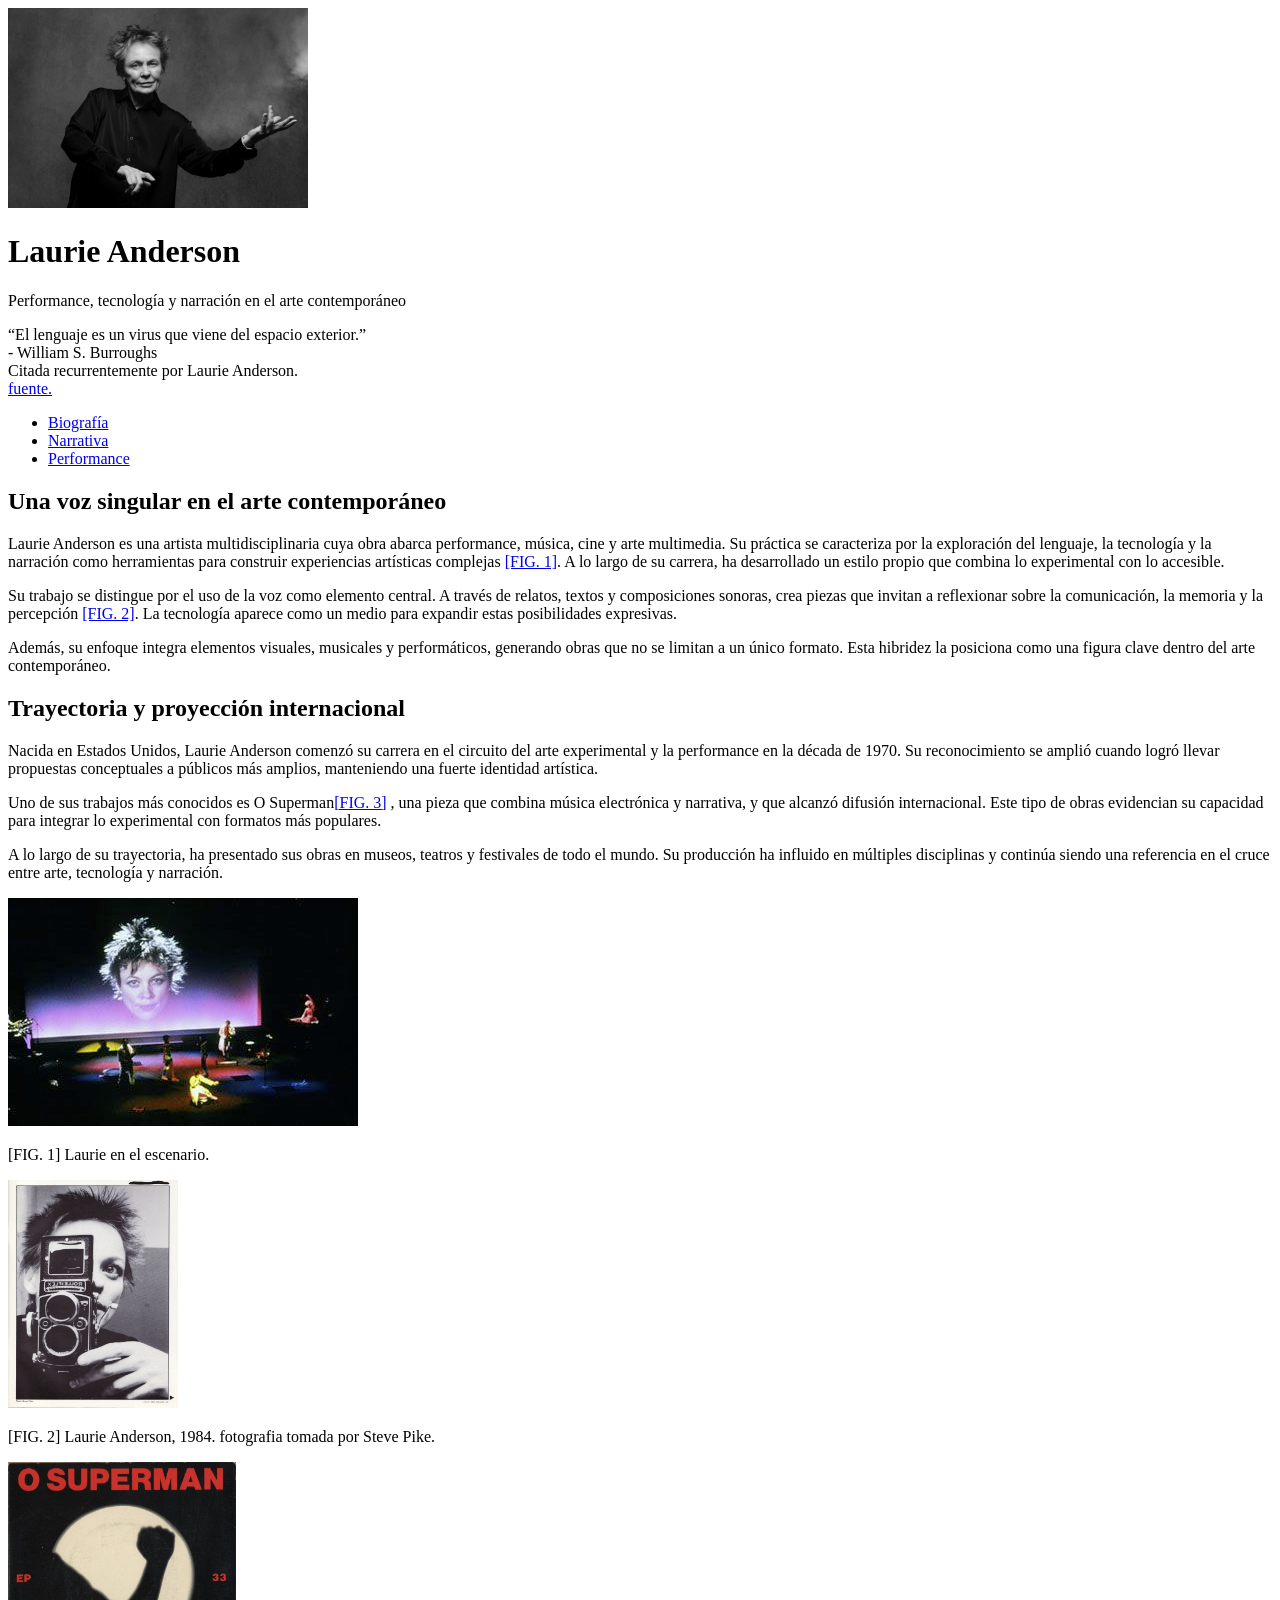
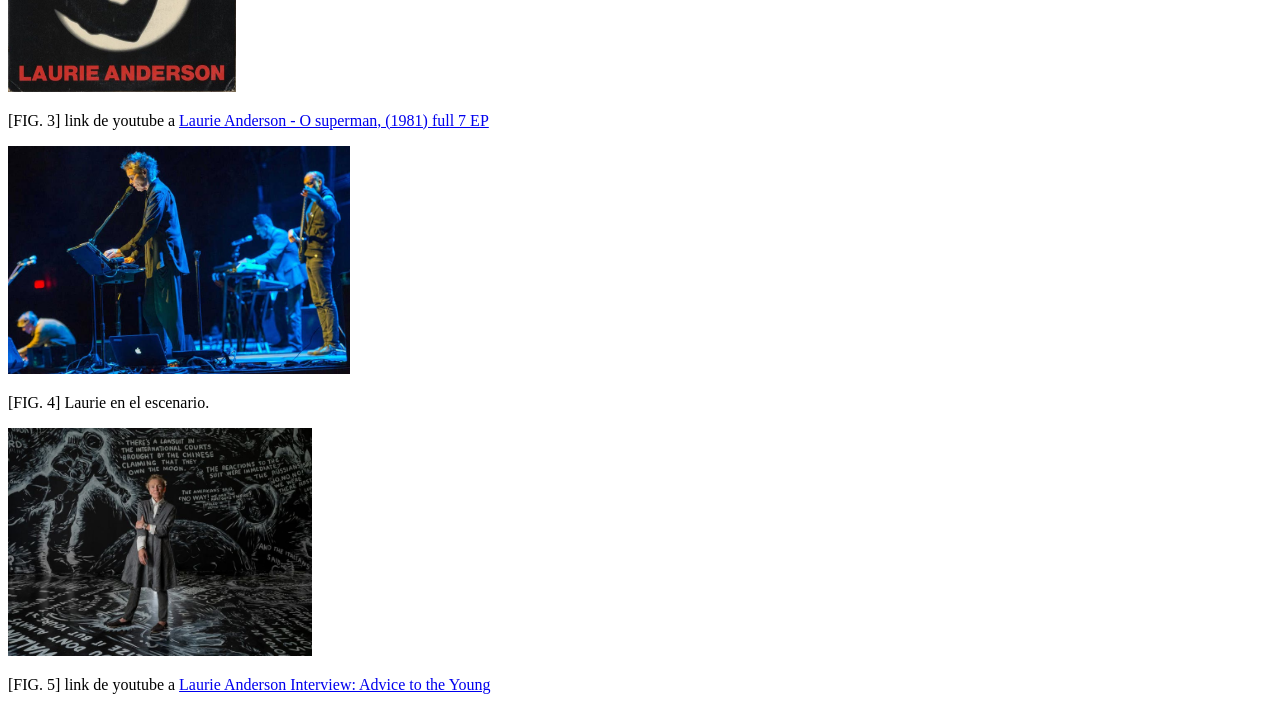
==== primer parcial/index.html @ 61338477 "Organización de los textos de Laurie Anderson" ====
<!DOCTYPE html>

<html>
<head>
  <meta http-equiv="CONTENT-TYPE" content="text/html; charset=UTF-8">
  <title>Laurie Anderson</title>
</head>
<body>

  <header>
      <img class="foto-principal" src="img/anderson-1.jpg" alt="Imagen de Laurie" height="200" width="300">
      <H1>Laurie Anderson</H1>
      <p>Performance, tecnología y narración en el arte contemporáneo</p>
    </header>
    
    <section class="titulo">
      <q>El lenguaje es un virus que viene del espacio exterior.</q>
      <br>- William S. Burroughs
      <br>Citada recurrentemente por Laurie Anderson.
      <br> <a href="https://www.goodreads.com/author/quotes/4462369.William_S_Burroughs#:~:text=Language%20is%20a%20virus%20from%20outer%20space" target="_blank">
      fuente.</a>
    </section>
    
    <nav>
      <ul>
        <li>
          <a href="index.html" target="_self">Biografía</a>
        </li>

          <li>
          <a href="narrativa.html" target="_self">Narrativa</a>
        </li>

          <li>
          <a href="performance.html" target="_self">Performance</a>
          </li>
      </ul>
    </nav>

    <main>
        <h2>Una voz singular en el arte contemporáneo</h2>
        <p>
          Laurie Anderson es una artista multidisciplinaria cuya obra abarca performance, música, cine y arte multimedia. 
          Su práctica se caracteriza por la exploración del lenguaje, la tecnología y la narración como herramientas para construir experiencias artísticas complejas 
          <a href="#fig1">[FIG. 1]</a>. 
          A lo largo de su carrera, ha desarrollado un estilo propio que combina lo experimental con lo accesible.
        </p>
    </main>

    <section>
        <p>
          Su trabajo se distingue por el uso de la voz como elemento central. 
         A través de relatos, textos y composiciones sonoras, crea piezas que invitan a reflexionar sobre la comunicación, la memoria y la percepción
          <a href="#fig2">[FIG. 2]</a>. 
          La tecnología aparece como un medio para expandir estas posibilidades expresivas.
        </p>
        <p>
          Además, su enfoque integra elementos visuales, musicales y performáticos, generando obras que no se limitan a un único formato. 
          Esta hibridez la posiciona como una figura clave dentro del arte contemporáneo.
        </p>
    </section>
    
    <article>
        <h2>Trayectoria y proyección internacional</h2>
        <p>
          Nacida en Estados Unidos, Laurie Anderson comenzó su carrera en el circuito del arte experimental y la performance en la década de 1970. 
          Su reconocimiento se amplió cuando logró llevar propuestas conceptuales a públicos más amplios, manteniendo una fuerte identidad artística.
        </p>
        <p>
          Uno de sus trabajos más conocidos es O Superman<a href="#fig3">[FIG. 3]</a>
          , una pieza que combina música electrónica y narrativa, y que alcanzó difusión internacional. 
          Este tipo de obras evidencian su capacidad para integrar lo experimental con formatos más populares.
        </p>
        <p>
          A lo largo de su trayectoria, ha presentado sus obras en museos, teatros y festivales de todo el mundo. 
          Su producción ha influido en múltiples disciplinas y continúa siendo una referencia en el cruce entre arte, tecnología y narración.
        </p>
    </article>
    
    <aside>

      <section>
        <img id="fig1" src="img/1000109879.jpg" alt="imagen de Laurie en el escenario" height="228" width="350">
        <p>[FIG. 1] Laurie en el escenario.</p>
      </section>
        
      <section>
        <img id="fig2" src="img/1000109864.jpg" alt="fotografia de Laurie" height="228" width="170">
        <p>[FIG. 2] Laurie Anderson, 1984. fotografia tomada por Steve Pike.</p>
      </section>
        
      <section>
        <img id="fig3" src="img/1000109868.jpg" alt="portada del disco O superman" height="230" width="228">
        <p>[FIG. 3] link de youtube a <a href="https://youtube.com/watch?v=u6ImFRdNG0A&si=qhs4lMYr_cDHVSjS" target="_blank">
        Laurie Anderson - O superman, (1981) full 7 EP</a></p>
      </section>

      <section>
        <img id="fig4" src="img/anderson-2.jpg" alt="imagen de Laurie en el escenario" height="228" width="342">
        <p>[FIG. 4] Laurie en el escenario.</p>
      </section>

      <section>
        <img id="fig5" src="img/1000109871.jpg" alt="imagen de laurie" height="228" width="304">
        <p>[FIG. 5] link de youtube a <a href="https://youtu.be/Vzt2p4XkKco" target="_blank">
        Laurie Anderson Interview: Advice to the Young</a></p>
      </section>

    </aside>

  </body>
</html>

<!--
https://fonts.google.com/specimen/Abel
-->
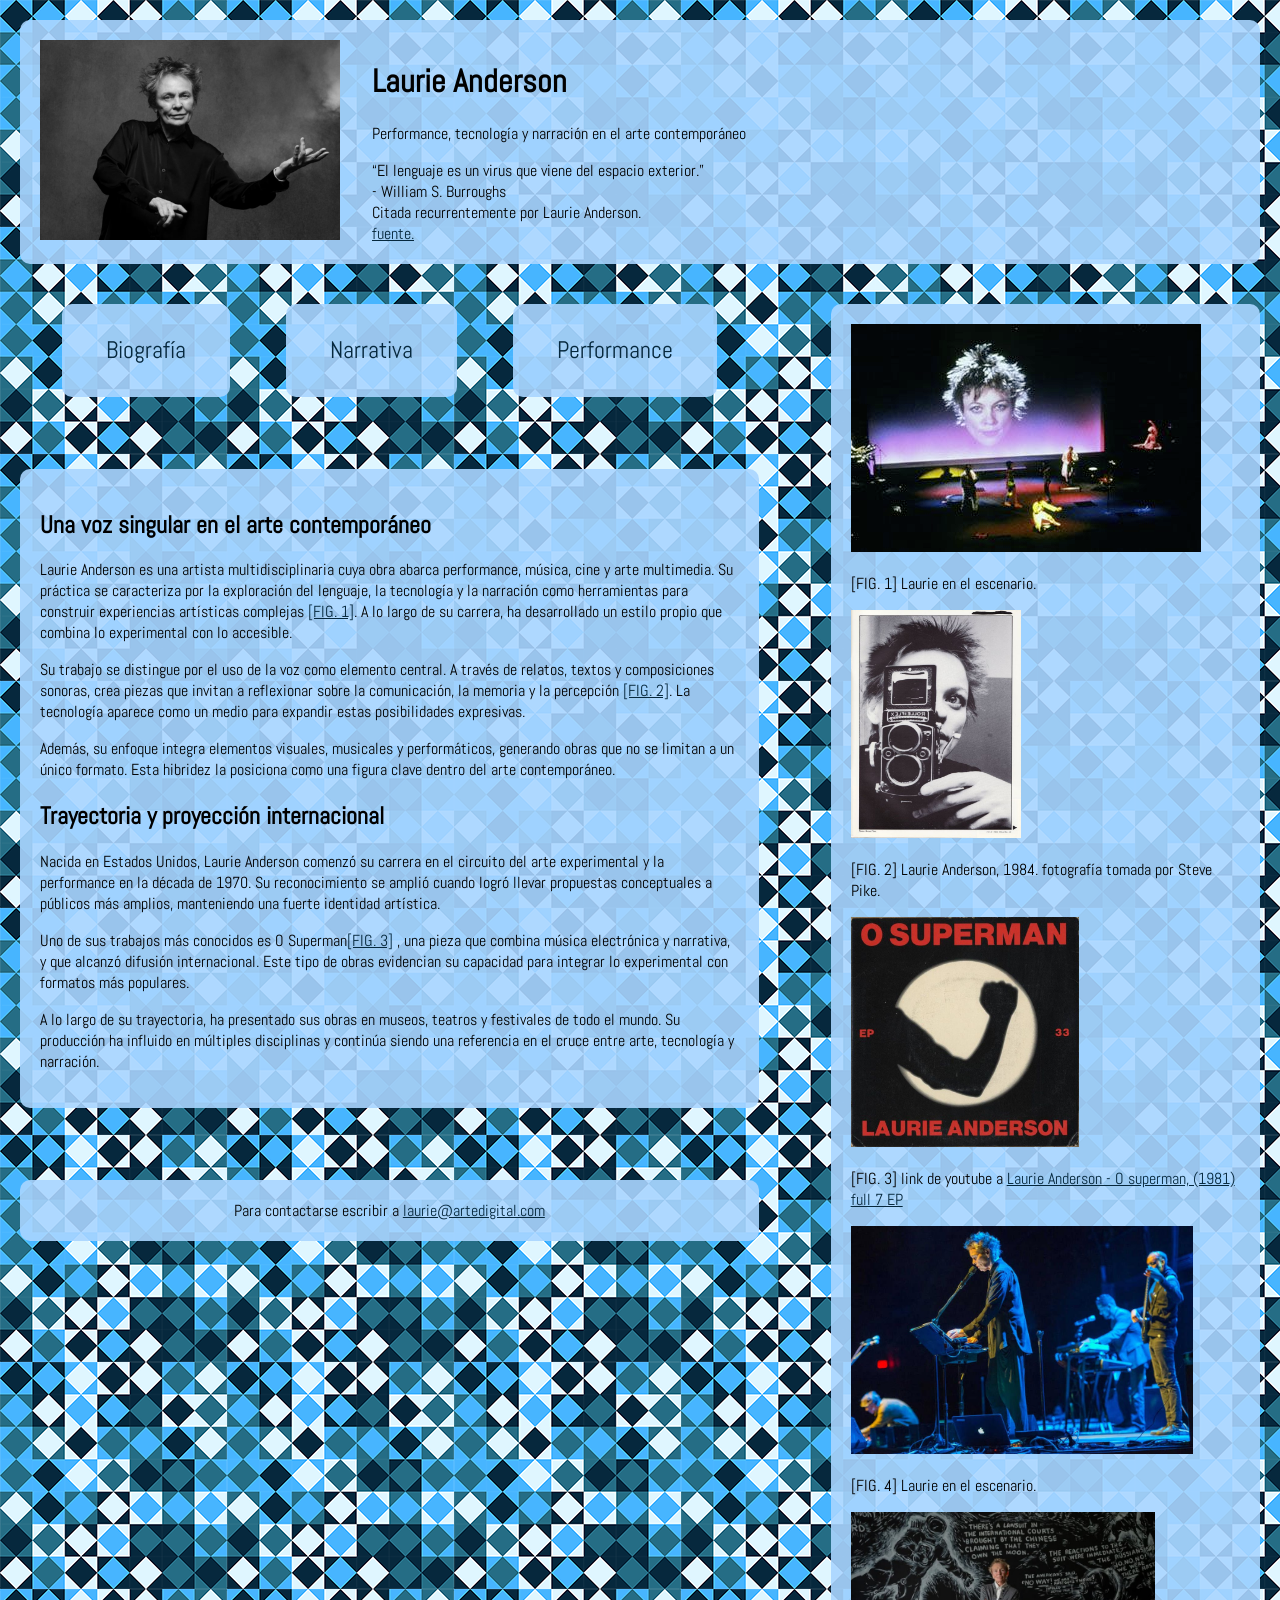
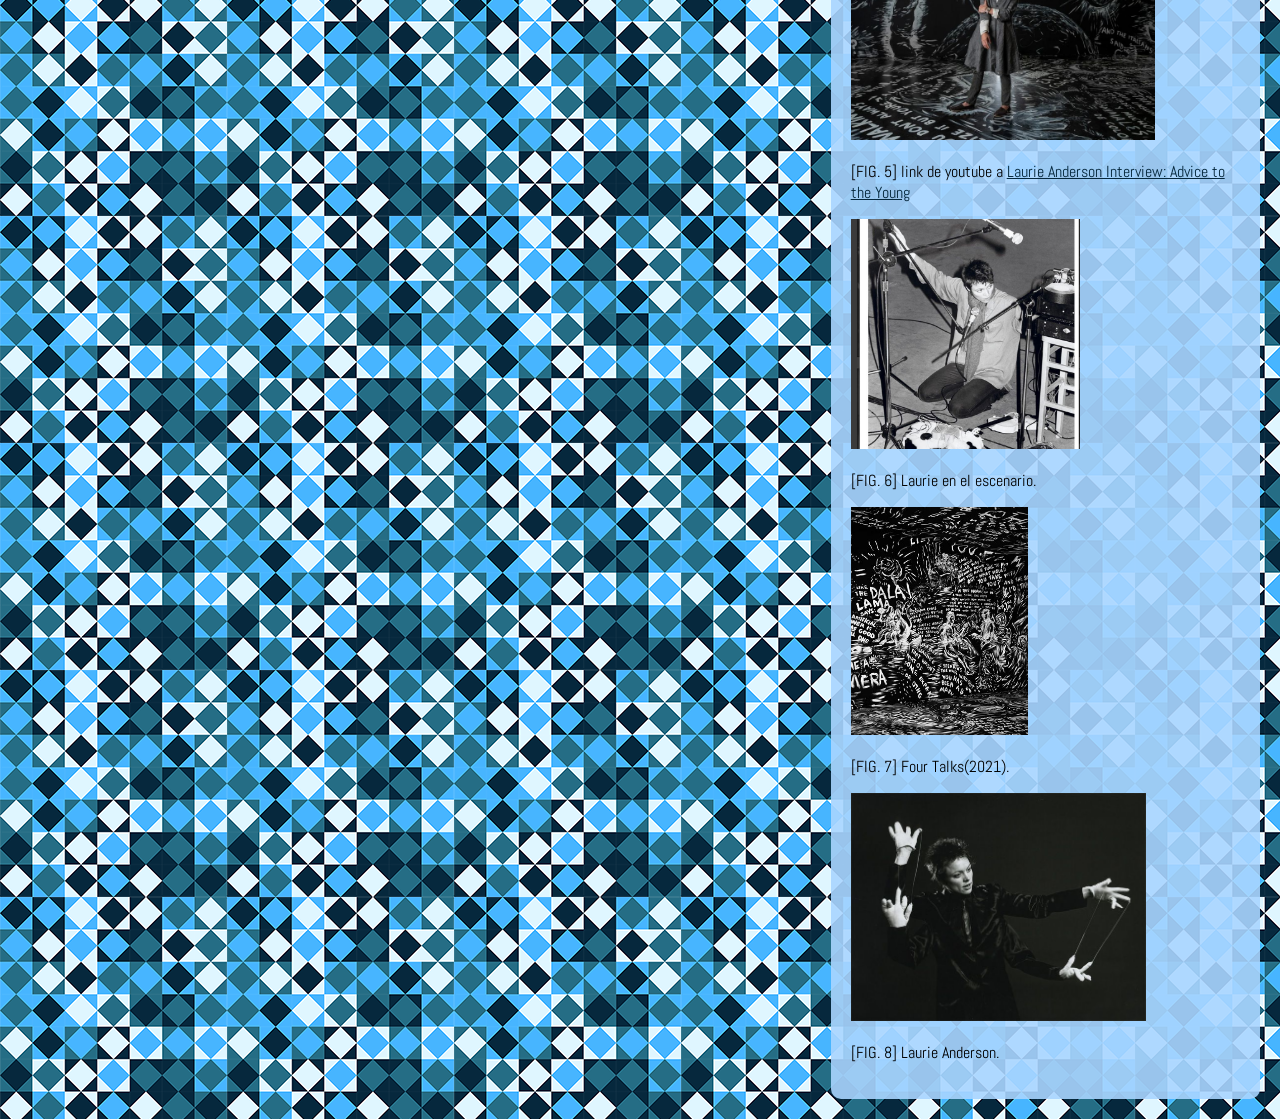
==== commit e96855a3: "Migración del proyecto de celular a PC + CSS" ====
--- a/primer parcial/index.html
+++ b/primer parcial/index.html
@@ -1,112 +1,150 @@
 <!DOCTYPE html>
+<html lang="es">
+  <head>
+    <meta charset="UTF-8">
+    <meta name="viewport" content="width=device-width, initial-scale=1.0"> <!--esto es para la vista desde un celular-->
+    <title>Laurie Anderson</title>
+        
+    <link rel="preconnect" href="https://fonts.googleapis.com">
+    <link rel="preconnect" href="https://fonts.gstatic.com" crossorigin>
+    <link href="https://fonts.googleapis.com/css2?family=Abel&display=swap" rel="stylesheet">
+    <link rel="stylesheet" href="css/estilo.css">
+  </head>
+  <body>
 
-<html>
-<head>
-  <meta http-equiv="CONTENT-TYPE" content="text/html; charset=UTF-8">
-  <title>Laurie Anderson</title>
-</head>
-<body>
+    <header>
+      <img class="foto-principal" src="img/anderson-1.jpg" alt="Imagen de Laurie" height="200" width="300">
+      
+      <div class="titulo">
+          <H1>Laurie Anderson</H1>
+          
+          <p>Performance, tecnología y narración en el arte contemporáneo</p>
 
-  <header>
-      <img class="foto-principal" src="img/anderson-1.jpg" alt="Imagen de Laurie" height="200" width="300">
-      <H1>Laurie Anderson</H1>
-      <p>Performance, tecnología y narración en el arte contemporáneo</p>
+          <section>
+          <q>El lenguaje es un virus que viene del espacio exterior.</q>
+          <br>- William S. Burroughs
+          <br>Citada recurrentemente por Laurie Anderson.
+          <br> <a href="https://www.goodreads.com/author/quotes/4462369.William_S_Burroughs#:~:text=Language%20is%20a%20virus%20from%20outer%20space" target="_blank">
+          fuente.</a>
+          </section>
+      </div>
     </header>
+  
+    <div class="layout">
+      <div class="left"> 
     
-    <section class="titulo">
-      <q>El lenguaje es un virus que viene del espacio exterior.</q>
-      <br>- William S. Burroughs
-      <br>Citada recurrentemente por Laurie Anderson.
-      <br> <a href="https://www.goodreads.com/author/quotes/4462369.William_S_Burroughs#:~:text=Language%20is%20a%20virus%20from%20outer%20space" target="_blank">
-      fuente.</a>
-    </section>
+        <nav>
+          <ul>
+            <li class="uno">
+              <a href="index.html" target="_self">Biografía</a>
+            </li>
+
+              <li class="dos">
+              <a href="narrativa.html" target="_self">Narrativa</a>
+            </li>
+
+              <li class="tres">
+              <a href="performance.html" target="_self">Performance</a>
+              </li>
+          </ul>
+        </nav>
+
+
+        <main>
+          <h2>Una voz singular en el arte contemporáneo</h2>
+          <p>
+            Laurie Anderson es una artista multidisciplinaria cuya obra abarca performance, música, cine y arte multimedia. 
+            Su práctica se caracteriza por la exploración del lenguaje, la tecnología y la narración como herramientas para construir experiencias artísticas complejas 
+            <a href="#fig1">[FIG. 1]</a>. 
+            A lo largo de su carrera, ha desarrollado un estilo propio que combina lo experimental con lo accesible.
+          </p>
+
+          <section>
+            <p>
+              Su trabajo se distingue por el uso de la voz como elemento central. 
+              A través de relatos, textos y composiciones sonoras, crea piezas que invitan a reflexionar sobre la comunicación, la memoria y la percepción
+              <a href="#fig2">[FIG. 2]</a>. 
+              La tecnología aparece como un medio para expandir estas posibilidades expresivas.
+            </p>
+            <p>
+              Además, su enfoque integra elementos visuales, musicales y performáticos, generando obras que no se limitan a un único formato. 
+              Esta hibridez la posiciona como una figura clave dentro del arte contemporáneo.
+            </p>
+          </section>
+          
+          <article>
+            <h2>Trayectoria y proyección internacional</h2>
+            <p>
+              Nacida en Estados Unidos, Laurie Anderson comenzó su carrera en el circuito del arte experimental y la performance en la década de 1970. 
+              Su reconocimiento se amplió cuando logró llevar propuestas conceptuales a públicos más amplios, manteniendo una fuerte identidad artística.
+            </p>
+            <p>
+              Uno de sus trabajos más conocidos es O Superman<a href="#fig3">[FIG. 3]</a>
+              , una pieza que combina música electrónica y narrativa, y que alcanzó difusión internacional. 
+              Este tipo de obras evidencian su capacidad para integrar lo experimental con formatos más populares.
+            </p>
+            <p>
+              A lo largo de su trayectoria, ha presentado sus obras en museos, teatros y festivales de todo el mundo. 
+              Su producción ha influido en múltiples disciplinas y continúa siendo una referencia en el cruce entre arte, tecnología y narración.
+            </p>
+          </article>
+        </main>
+
+        <footer>
+          Para contactarse escribir a <a href="mailto:laurie@artedigital.com">laurie@artedigital.com</a>
+        </footer>
+      </div>
+
+      <aside>
+
+        <section>
+          <img id="fig1" src="img/1000109879.jpg" alt="imagen de Laurie en el escenario" height="228" width="350">
+          <p>[FIG. 1] Laurie en el escenario.</p>
+        </section>
+        
+        <section>
+          <img id="fig2" src="img/1000109864.jpg" alt="fotografía de Laurie" height="228" width="170">
+          <p>[FIG. 2] Laurie Anderson, 1984. fotografía tomada por Steve Pike.</p>
+        </section>
+        
+          <section>
+            <img id="fig3" src="img/1000109868.jpg" alt="portada del disco O superman" height="230" width="228">
+            <p>[FIG. 3] link de youtube a <a href="https://youtube.com/watch?v=u6ImFRdNG0A&si=qhs4lMYr_cDHVSjS" target="_blank">
+            Laurie Anderson - O superman, (1981) full 7 EP</a></p>
+          </section>
+
+        <section>
+          <img id="fig4" src="img/anderson-2.jpg" alt="imagen de Laurie en el escenario" height="228" width="342">
+          <p>[FIG. 4] Laurie en el escenario.</p>
+        </section>
+
+        <section>
+          <img id="fig5" src="img/1000109871.jpg" alt="imagen de laurie" height="228" width="304">
+          <p>[FIG. 5] link de youtube a <a href="https://youtu.be/Vzt2p4XkKco" target="_blank">
+          Laurie Anderson Interview: Advice to the Young</a></p>
+        </section>
+
+        <section>
+          <img id="fig6" src="img/1000109865.jpg" alt="Laurie rodeada por elementos electronicos" height="230" width="229">
+          <p>[FIG. 6] Laurie en el escenario.</p>
+        </section>
+
+        <section>
+          <img id="fig7" src="img/anderson-3.jpg" alt="Laurie Anderson:Four Talks 2021" height="228" width="177">
+          <p>[FIG. 7] Four Talks(2021).</p>
+        </section>
+
+        <section>
+          <img id="fig8" src="img/1000109863.jpg" alt="Laurie Anderson" height="228" width="295">
+          <p>[FIG. 8] Laurie Anderson.</p>
+        </section>
+
+      </aside>
+    </div>
+
     
-    <nav>
-      <ul>
-        <li>
-          <a href="index.html" target="_self">Biografía</a>
-        </li>
 
-          <li>
-          <a href="narrativa.html" target="_self">Narrativa</a>
-        </li>
-
-          <li>
-          <a href="performance.html" target="_self">Performance</a>
-          </li>
-      </ul>
-    </nav>
-
-    <main>
-        <h2>Una voz singular en el arte contemporáneo</h2>
-        <p>
-          Laurie Anderson es una artista multidisciplinaria cuya obra abarca performance, música, cine y arte multimedia. 
-          Su práctica se caracteriza por la exploración del lenguaje, la tecnología y la narración como herramientas para construir experiencias artísticas complejas 
-          <a href="#fig1">[FIG. 1]</a>. 
-          A lo largo de su carrera, ha desarrollado un estilo propio que combina lo experimental con lo accesible.
-        </p>
-    </main>
-
-    <section>
-        <p>
-          Su trabajo se distingue por el uso de la voz como elemento central. 
-         A través de relatos, textos y composiciones sonoras, crea piezas que invitan a reflexionar sobre la comunicación, la memoria y la percepción
-          <a href="#fig2">[FIG. 2]</a>. 
-          La tecnología aparece como un medio para expandir estas posibilidades expresivas.
-        </p>
-        <p>
-          Además, su enfoque integra elementos visuales, musicales y performáticos, generando obras que no se limitan a un único formato. 
-          Esta hibridez la posiciona como una figura clave dentro del arte contemporáneo.
-        </p>
-    </section>
     
-    <article>
-        <h2>Trayectoria y proyección internacional</h2>
-        <p>
-          Nacida en Estados Unidos, Laurie Anderson comenzó su carrera en el circuito del arte experimental y la performance en la década de 1970. 
-          Su reconocimiento se amplió cuando logró llevar propuestas conceptuales a públicos más amplios, manteniendo una fuerte identidad artística.
-        </p>
-        <p>
-          Uno de sus trabajos más conocidos es O Superman<a href="#fig3">[FIG. 3]</a>
-          , una pieza que combina música electrónica y narrativa, y que alcanzó difusión internacional. 
-          Este tipo de obras evidencian su capacidad para integrar lo experimental con formatos más populares.
-        </p>
-        <p>
-          A lo largo de su trayectoria, ha presentado sus obras en museos, teatros y festivales de todo el mundo. 
-          Su producción ha influido en múltiples disciplinas y continúa siendo una referencia en el cruce entre arte, tecnología y narración.
-        </p>
-    </article>
-    
-    <aside>
-
-      <section>
-        <img id="fig1" src="img/1000109879.jpg" alt="imagen de Laurie en el escenario" height="228" width="350">
-        <p>[FIG. 1] Laurie en el escenario.</p>
-      </section>
-        
-      <section>
-        <img id="fig2" src="img/1000109864.jpg" alt="fotografia de Laurie" height="228" width="170">
-        <p>[FIG. 2] Laurie Anderson, 1984. fotografia tomada por Steve Pike.</p>
-      </section>
-        
-      <section>
-        <img id="fig3" src="img/1000109868.jpg" alt="portada del disco O superman" height="230" width="228">
-        <p>[FIG. 3] link de youtube a <a href="https://youtube.com/watch?v=u6ImFRdNG0A&si=qhs4lMYr_cDHVSjS" target="_blank">
-        Laurie Anderson - O superman, (1981) full 7 EP</a></p>
-      </section>
-
-      <section>
-        <img id="fig4" src="img/anderson-2.jpg" alt="imagen de Laurie en el escenario" height="228" width="342">
-        <p>[FIG. 4] Laurie en el escenario.</p>
-      </section>
-
-      <section>
-        <img id="fig5" src="img/1000109871.jpg" alt="imagen de laurie" height="228" width="304">
-        <p>[FIG. 5] link de youtube a <a href="https://youtu.be/Vzt2p4XkKco" target="_blank">
-        Laurie Anderson Interview: Advice to the Young</a></p>
-      </section>
-
-    </aside>
 
   </body>
 </html>
--- a/primer parcial/css/estilo.css
+++ b/primer parcial/css/estilo.css
@@ -0,0 +1,86 @@
+*{ 
+    box-sizing: border-box;
+
+}
+
+body{
+    margin: 0;
+    font-family: 'Abel', sans-serif;
+
+    background-image: url(../img/fondo.png);
+
+}
+
+header, main, aside, footer, .uno, .dos, .tres{
+    background: rgba(169, 213, 255, 0.9);
+    padding: 20px;
+    margin: 20px;
+    border-radius: 10px;
+}
+
+header{
+  display: flex;
+  gap: 2rem;
+  align-items: flex-start;
+}
+
+.foto-principal{
+  display: flex;
+  flex-direction: column;
+  gap: 2rem;
+}
+
+nav ul{
+  display: flex;
+  justify-content: center;
+  gap: 1rem;
+  list-style: none;
+  margin: 0;
+  padding: 0;
+}
+
+nav li{
+	display: inline-block;	
+}
+nav a{
+    font-size: 1.5em;
+	line-height: 2.2em;
+	padding: 0.4em 1em;
+	text-align: center;
+	text-decoration: none;
+}
+
+a:link{
+	color: rgb(6, 40, 61);
+}
+a:visited{
+	color: rgb(37, 109, 133);
+}
+a:hover{
+	color: rgb(71, 181, 255);
+}
+a:active{
+	color: rgb(223, 246, 255);
+}
+
+
+.layout{
+  display: flex;
+  gap: 2rem;
+  align-items: flex-start;
+}
+
+.left{
+  flex: 2;
+  display: flex;
+  flex-direction: column;
+  gap: 2rem;
+}
+
+aside{
+  flex: 1;
+}
+
+footer{
+    text-align: center;
+}
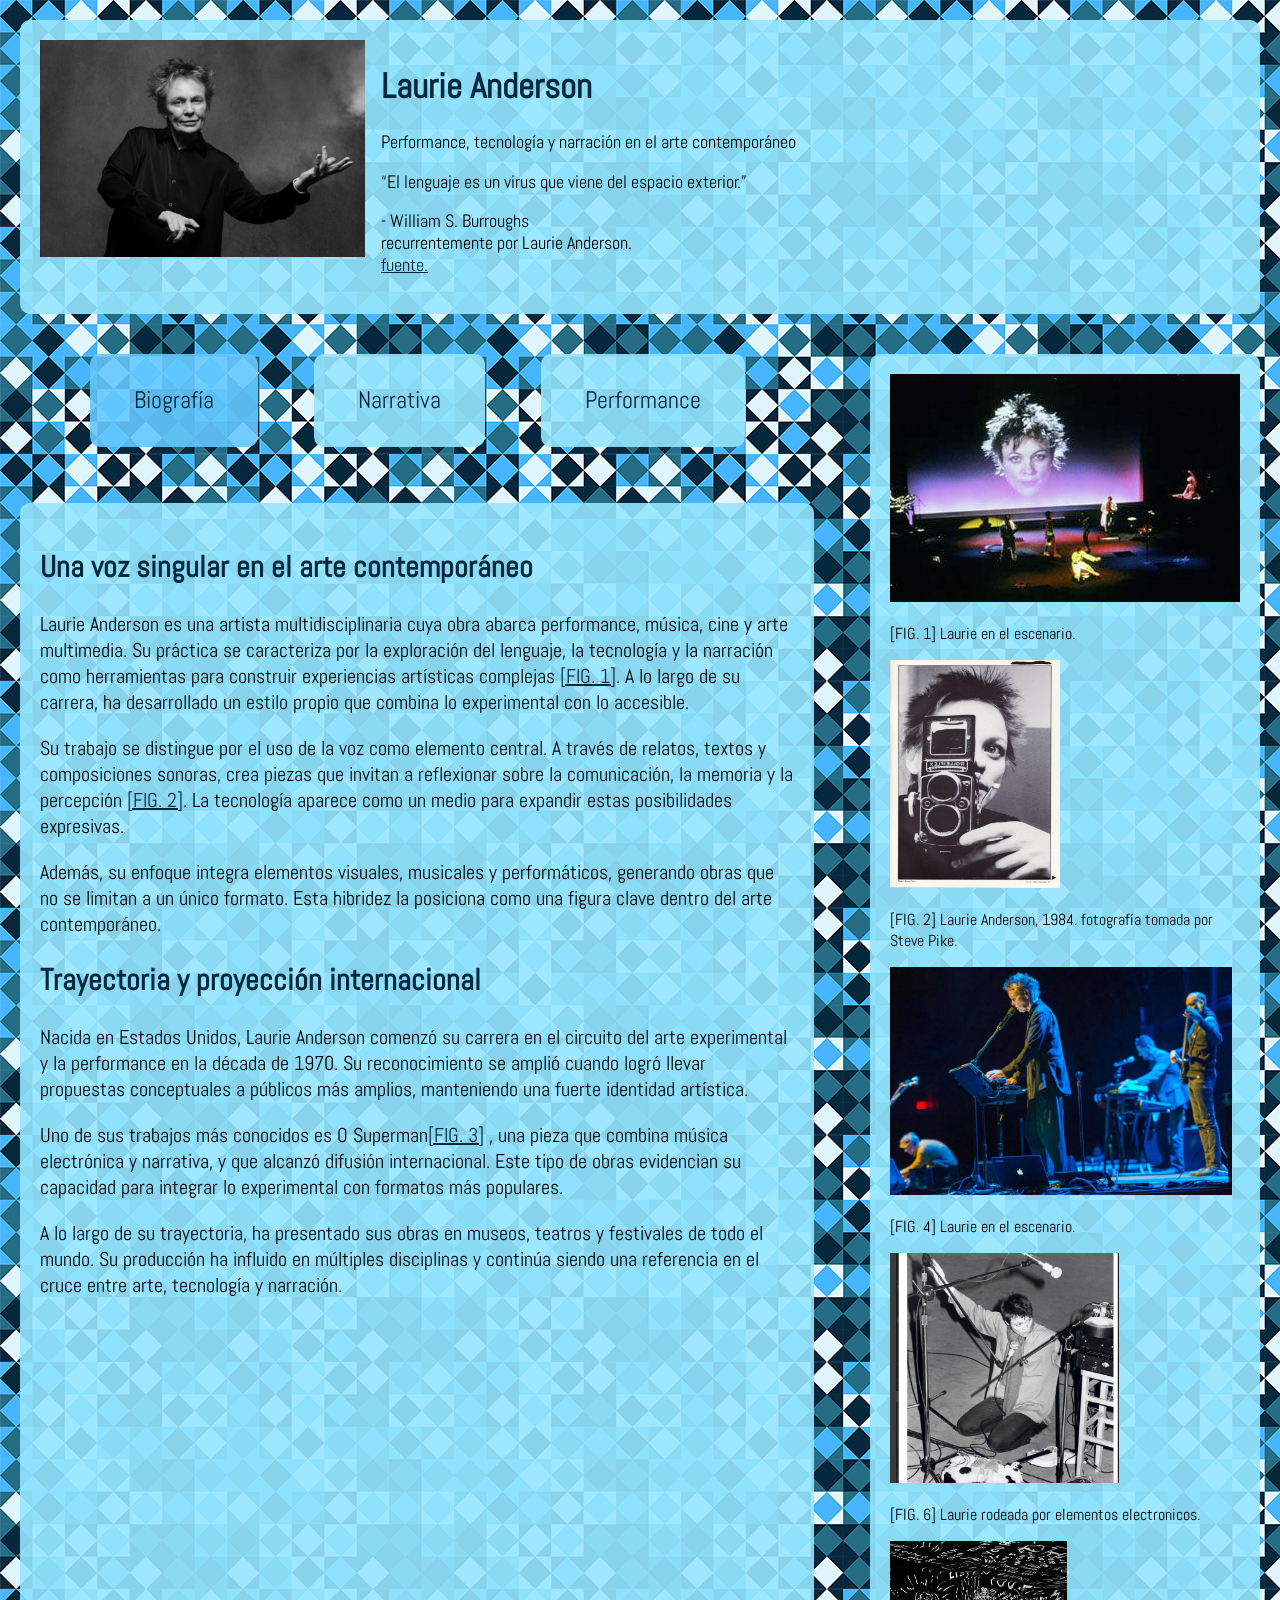
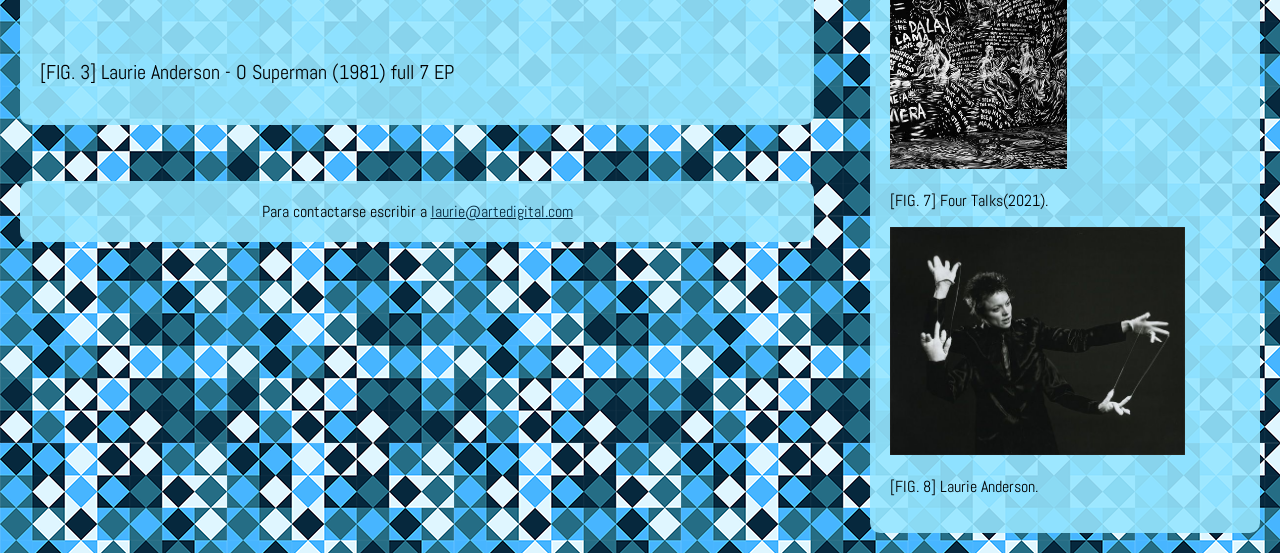
==== commit 9d868499: "Versión final y correcciones con IA" ====
--- a/primer parcial/index.html
+++ b/primer parcial/index.html
@@ -1,9 +1,9 @@
 <!DOCTYPE html>
 <html lang="es">
   <head>
-    <meta charset="UTF-8">
+    <meta charset="utf-8">
     <meta name="viewport" content="width=device-width, initial-scale=1.0"> <!--esto es para la vista desde un celular-->
-    <title>Laurie Anderson</title>
+    <title>Laurie Anderson - Biografía</title>
         
     <link rel="preconnect" href="https://fonts.googleapis.com">
     <link rel="preconnect" href="https://fonts.gstatic.com" crossorigin>
@@ -13,19 +13,18 @@
   <body>
 
     <header>
-      <img class="foto-principal" src="img/anderson-1.jpg" alt="Imagen de Laurie" height="200" width="300">
+      <img class="foto-principal" src="img/anderson-1.jpg" alt="Imagen de Laurie" height="225" width="325">
       
       <div class="titulo">
-          <H1>Laurie Anderson</H1>
-          
+          <h1>Laurie Anderson</h1>
           <p>Performance, tecnología y narración en el arte contemporáneo</p>
 
           <section>
-          <q>El lenguaje es un virus que viene del espacio exterior.</q>
-          <br>- William S. Burroughs
-          <br>Citada recurrentemente por Laurie Anderson.
-          <br> <a href="https://www.goodreads.com/author/quotes/4462369.William_S_Burroughs#:~:text=Language%20is%20a%20virus%20from%20outer%20space" target="_blank">
-          fuente.</a>
+            <q>El lenguaje es un virus que viene del espacio exterior.</q>
+            <p>- William S. Burroughs<br> 
+              recurrentemente por Laurie Anderson.<br>
+            <a href="https://www.goodreads.com/author/quotes/4462369.William_S_Burroughs#:~:text=Language%20is%20a%20virus%20from%20outer%20space" target="_blank">
+            fuente.</a></p>
           </section>
       </div>
     </header>
@@ -35,15 +34,15 @@
     
         <nav>
           <ul>
-            <li class="uno">
+            <li class="actual">
               <a href="index.html" target="_self">Biografía</a>
             </li>
 
-              <li class="dos">
+              <li class="otra">
               <a href="narrativa.html" target="_self">Narrativa</a>
             </li>
 
-              <li class="tres">
+              <li class="otra">
               <a href="performance.html" target="_self">Performance</a>
               </li>
           </ul>
@@ -88,6 +87,14 @@
               Su producción ha influido en múltiples disciplinas y continúa siendo una referencia en el cruce entre arte, tecnología y narración.
             </p>
           </article>
+
+          
+          <section>
+            <iframe id="fig3" width="560" height="315" src="https://www.youtube.com/embed/u6ImFRdNG0A?si=_eB11R2NjdwvjgWC" title="YouTube video player" frameborder="0" allow="accelerometer; autoplay; clipboard-write; encrypted-media; gyroscope; picture-in-picture; web-share" referrerpolicy="strict-origin-when-cross-origin" allowfullscreen></iframe>
+            <p>
+              [FIG. 3] Laurie Anderson - O Superman (1981) full 7 EP
+            </p>
+          </section>
         </main>
 
         <footer>
@@ -106,12 +113,6 @@
           <img id="fig2" src="img/1000109864.jpg" alt="fotografía de Laurie" height="228" width="170">
           <p>[FIG. 2] Laurie Anderson, 1984. fotografía tomada por Steve Pike.</p>
         </section>
-        
-          <section>
-            <img id="fig3" src="img/1000109868.jpg" alt="portada del disco O superman" height="230" width="228">
-            <p>[FIG. 3] link de youtube a <a href="https://youtube.com/watch?v=u6ImFRdNG0A&si=qhs4lMYr_cDHVSjS" target="_blank">
-            Laurie Anderson - O superman, (1981) full 7 EP</a></p>
-          </section>
 
         <section>
           <img id="fig4" src="img/anderson-2.jpg" alt="imagen de Laurie en el escenario" height="228" width="342">
@@ -119,14 +120,8 @@
         </section>
 
         <section>
-          <img id="fig5" src="img/1000109871.jpg" alt="imagen de laurie" height="228" width="304">
-          <p>[FIG. 5] link de youtube a <a href="https://youtu.be/Vzt2p4XkKco" target="_blank">
-          Laurie Anderson Interview: Advice to the Young</a></p>
-        </section>
-
-        <section>
           <img id="fig6" src="img/1000109865.jpg" alt="Laurie rodeada por elementos electronicos" height="230" width="229">
-          <p>[FIG. 6] Laurie en el escenario.</p>
+          <p>[FIG. 6] Laurie rodeada por elementos electronicos.</p>
         </section>
 
         <section>
@@ -147,8 +142,4 @@
     
 
   </body>
-</html>
-
-<!--
-https://fonts.google.com/specimen/Abel
--->+</html>
--- a/primer parcial/css/estilo.css
+++ b/primer parcial/css/estilo.css
@@ -11,23 +11,43 @@
 
 }
 
-header, main, aside, footer, .uno, .dos, .tres{
-    background: rgba(169, 213, 255, 0.9);
+h1, h2{
+    color: rgb(6, 40, 61) ;
+}
+
+header, main, aside, footer, .otra{
+    background: rgba(150, 230, 255, 0.9);
     padding: 20px;
     margin: 20px;
     border-radius: 10px;
 }
 
+.actual{
+    background: rgba(100, 200, 255, 0.9);
+    padding: 20px;
+    margin: 20px;
+    border-radius: 10px;
+}
+
+
 header{
   display: flex;
-  gap: 2rem;
+  gap: 1rem;
   align-items: flex-start;
+  font-size: 110%;
+    padding: 20px;
+  margin: 20px;
+  border-radius: 10px;
 }
 
-.foto-principal{
-  display: flex;
-  flex-direction: column;
-  gap: 2rem;
+.foto-principal {
+  flex-shrink: 0; 
+  height: auto;
+  max-width: 325px;
+}
+
+.titulo {
+  flex: 1;  
 }
 
 nav ul{
@@ -66,7 +86,7 @@
 
 .layout{
   display: flex;
-  gap: 2rem;
+  gap: 1rem;
   align-items: flex-start;
 }
 
@@ -74,13 +94,17 @@
   flex: 2;
   display: flex;
   flex-direction: column;
-  gap: 2rem;
+  gap: 1rem;
 }
 
 aside{
-  flex: 1;
+  flex: 0.5;
 }
 
 footer{
     text-align: center;
+}
+
+main{
+     font-size: 125%;
 }
